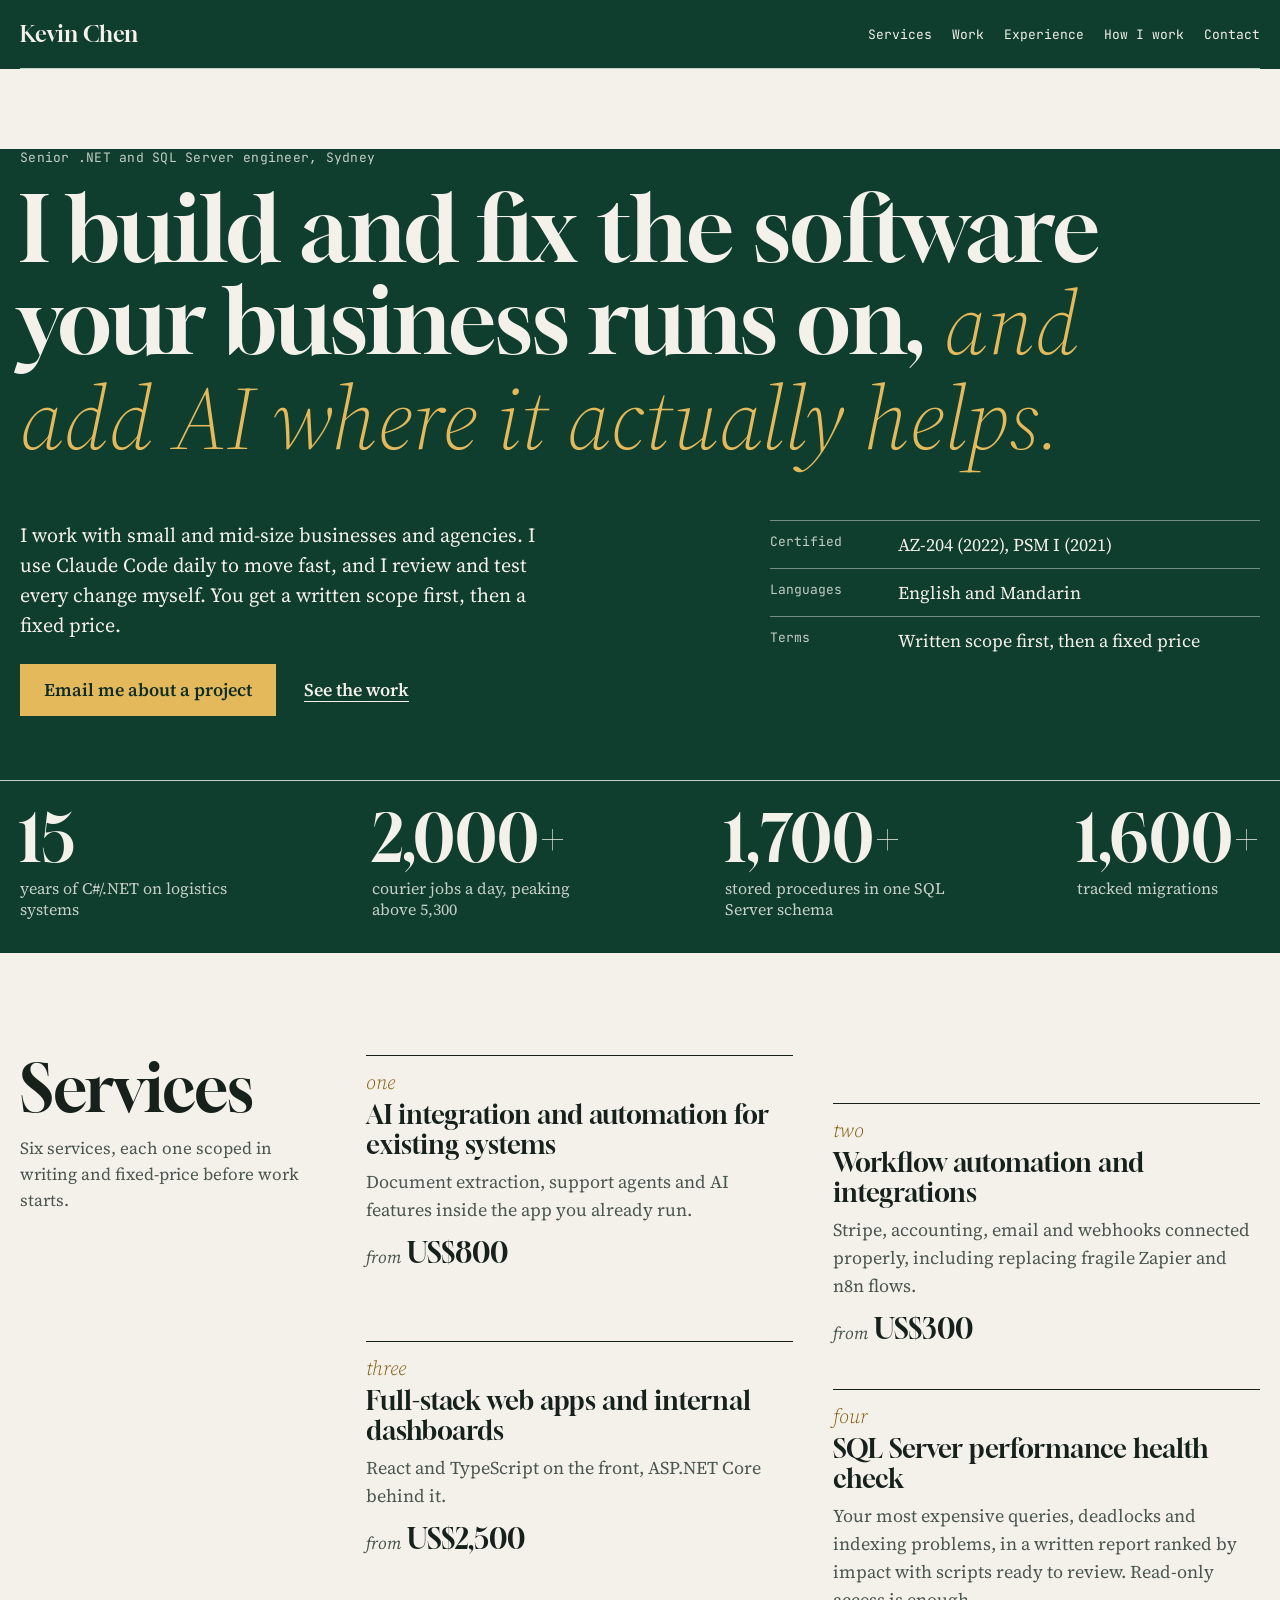
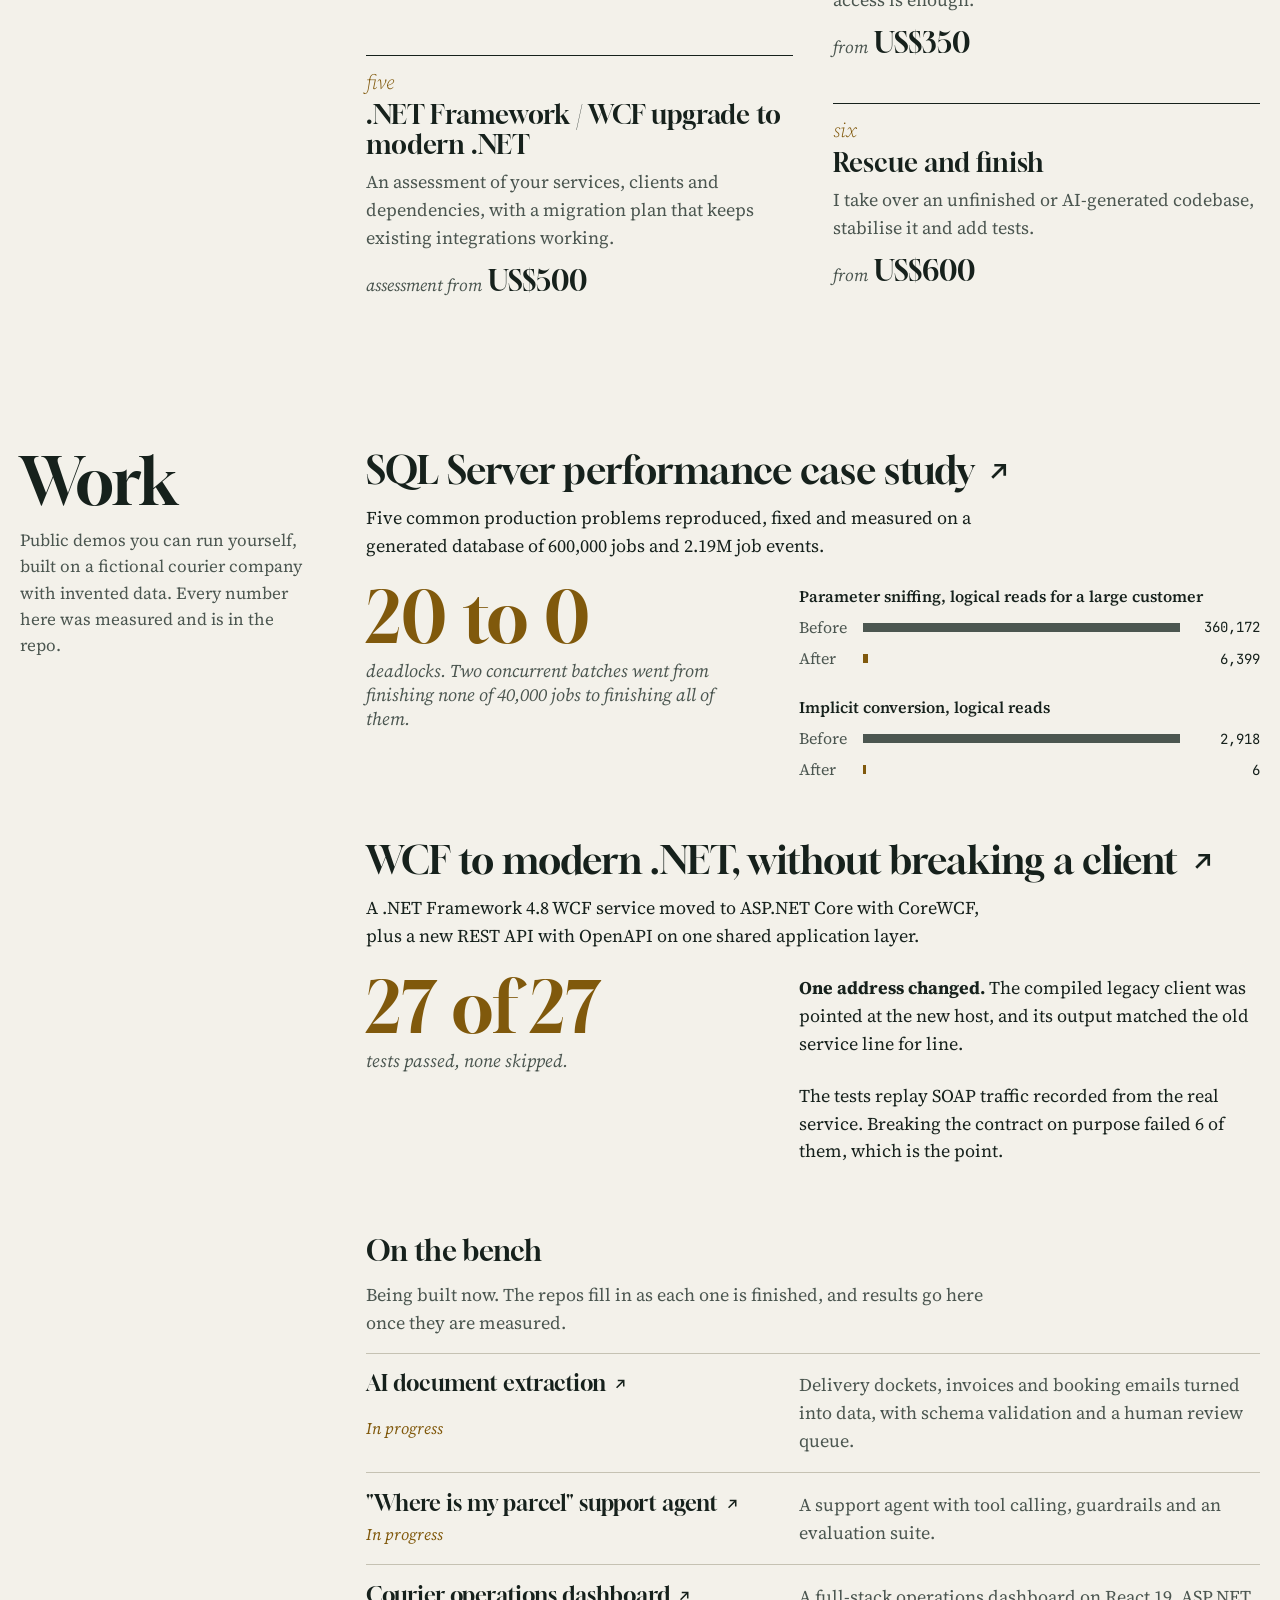
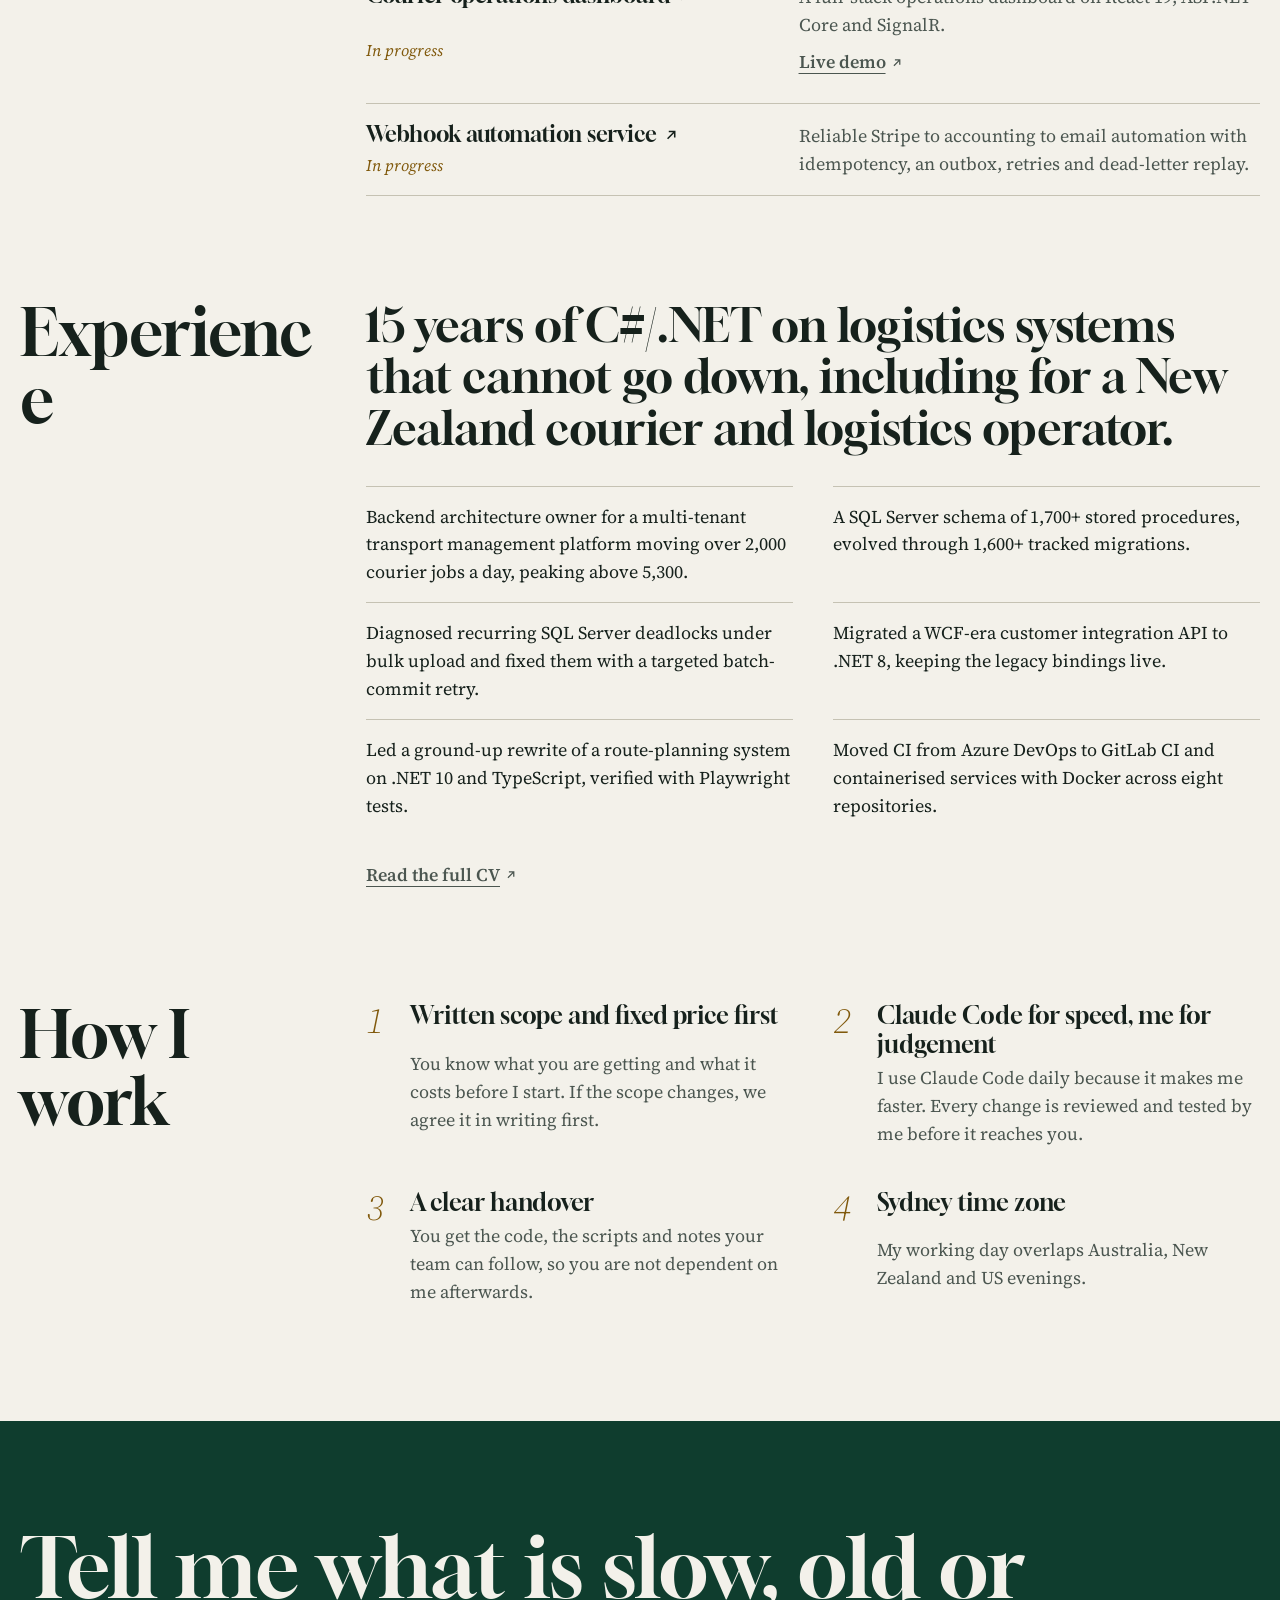
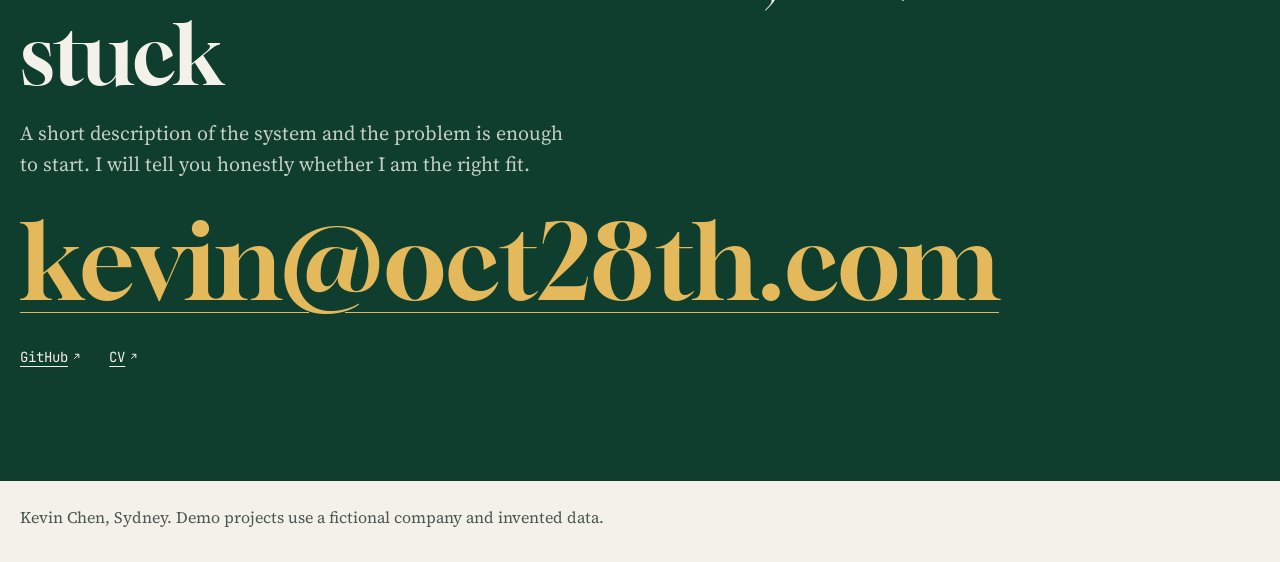
==== design-b/index.html @ cfc98036 "Redesign homepage with two directions for review Direction A (Waybill) is the main page, Direction B" ====
<!doctype html>
<html lang="en">
<head>
  <meta charset="utf-8">
  <meta name="viewport" content="width=device-width, initial-scale=1">
  <title>Kevin Chen - Senior .NET and SQL Server Engineer, Sydney</title>
  <meta name="description" content="Senior .NET and SQL Server engineer in Sydney. I build and fix business software and add AI where it actually helps. Fixed price, written scope first.">
  <meta name="author" content="Kevin Chen">
  <!-- Design option under review: kept out of search so it does not compete with the main page. -->
  <meta name="robots" content="noindex">
  <link rel="canonical" href="https://kevindemo.github.io/">
  <meta property="og:type" content="website">
  <meta property="og:site_name" content="Kevin Chen">
  <meta property="og:url" content="https://kevindemo.github.io/">
  <meta property="og:title" content="Kevin Chen - Senior .NET and SQL Server Engineer">
  <meta property="og:description" content="I build and fix business software and add AI where it actually helps. Sydney based. Fixed price, written scope first.">
  <meta name="twitter:card" content="summary">
  <meta name="color-scheme" content="light dark">
  <meta name="theme-color" content="#0f3d2e">
  <link rel="icon" type="image/svg+xml" href="data:image/svg+xml,%3Csvg xmlns='http://www.w3.org/2000/svg' viewBox='0 0 32 32'%3E%3Crect width='32' height='32' fill='%230f3d2e'/%3E%3Cpath d='M5 7v18M5 16l8-9M5 16l8 9M27 10.500C26 8 24 7 22.500 7 19 7 17 11 17 16s2 9 5.500 9c1.500 0 3.500-1 4.500-3.500' fill='none' stroke='%23e3b95c' stroke-width='3'/%3E%3C/svg%3E">
  <link rel="preconnect" href="https://fonts.googleapis.com">
  <link rel="preconnect" href="https://fonts.gstatic.com" crossorigin>
  <link rel="stylesheet" href="https://fonts.googleapis.com/css2?family=Gloock&family=JetBrains+Mono:wght@400;500&display=swap">
  <link rel="stylesheet" href="https://fonts.googleapis.com/css2?family=Source+Serif+4:ital,opsz,wght@0,8..60,400;0,8..60,600;1,8..60,300;1,8..60,400&display=swap">
  <style>
    /* Direction B: Almanac. A printed annual report: bottle green, brass, one
       loud serif, wide margins and an off-centre grid. */

    :root {
      --page: #f3f1ea;
      --ink: #16211c;
      --muted: #4b5650;
      --line: #c5c2b3;
      --accent: #80590c;
      --green: #0f3d2e;
      --on-green: #f3f1ea;
      --on-green-muted: #c3cfc7;
      --brass: #e3b95c;
      --on-brass: #0f2c22;
      --display: Gloock, "Times New Roman", serif;
      --body: "Source Serif 4", Georgia, serif;
      --mono: "JetBrains Mono", Consolas, Menlo, monospace;
    }

    @media (prefers-color-scheme: dark) {
      :root {
        --page: #0e1a16;
        --ink: #ece9de;
        --muted: #a9b3ac;
        --line: #33433c;
        --accent: #e3b95c;
        --green: #12402f;
      }
    }

    *, *::before, *::after { box-sizing: border-box; }

    html {
      color-scheme: light dark;
      scroll-behavior: smooth;
      -webkit-text-size-adjust: 100%;
    }

    body {
      margin: 0;
      background: var(--page);
      color: var(--ink);
      font: 400 1.125rem/1.55 var(--body);
      overflow-wrap: break-word;
    }

    h1, h2, h3, p, ol, ul, dl, dd, figure { margin: 0; padding: 0; }
    ol, ul { list-style: none; }
    h1, h2, h3 { font-family: var(--display); font-weight: 400; }
    section[id] { scroll-margin-top: 1rem; }

    a { color: inherit; }
    a:focus-visible {
      outline: 2px solid currentColor;
      outline-offset: 3px;
    }

    .wrap { width: min(100% - 2.5rem, 80rem); margin-inline: auto; }

    .sprite { position: absolute; }

    .sr {
      position: absolute;
      width: 1px;
      height: 1px;
      overflow: hidden;
      clip-path: inset(50%);
      white-space: nowrap;
    }

    .ext { width: .65em; height: .65em; margin-left: .3em; }

    .skip {
      position: absolute;
      left: 1rem;
      top: -4rem;
      z-index: 10;
      padding: .75rem 1rem;
      background: var(--brass);
      color: var(--on-brass);
    }
    .skip:focus { top: 1rem; }

    .kicker {
      font: 400 .8125rem/1.4 var(--mono);
      letter-spacing: .02em;
    }

    .textlink {
      display: inline-block;
      padding-block: .6rem;
      font-weight: 600;
      text-decoration: underline;
      text-decoration-thickness: 1px;
      text-underline-offset: .25em;
      transition: text-decoration-thickness .15s;
    }
    .textlink:hover { text-decoration-thickness: 2px; }

    /* Cover */

    .cover { background: var(--green); color: var(--on-green); }

    .masthead {
      display: flex;
      flex-wrap: wrap;
      align-items: center;
      justify-content: space-between;
      gap: .25rem 2rem;
      padding-block: .75rem;
      border-bottom: 1px solid var(--on-green-muted);
    }

    .mark {
      display: inline-flex;
      align-items: center;
      min-height: 44px;
      font: 400 1.375rem/1 var(--display);
      text-decoration: none;
    }

    .masthead nav {
      display: flex;
      flex-wrap: wrap;
      gap: 0 1.25rem;
      font: 400 .8125rem/1 var(--mono);
    }
    .masthead nav a {
      display: inline-flex;
      align-items: center;
      min-height: 44px;
      text-decoration: none;
      text-underline-offset: .35em;
    }
    .masthead nav a:hover { text-decoration: underline; }

    .cover .kicker { margin-top: clamp(2.5rem, 7vw, 5rem); color: var(--on-green-muted); }

    h1 {
      max-width: 15.5em;
      margin-top: 1rem;
      font-size: clamp(2.6rem, 7vw, 6.25rem);
      line-height: 1.03;
      text-wrap: balance;
      animation: arrive .7s cubic-bezier(.2, .7, .2, 1) both;
    }
    h1 em {
      font: italic 300 1em/1.03 var(--body);
      color: var(--brass);
    }

    .cover-grid {
      display: grid;
      gap: 2rem;
      margin-top: clamp(2rem, 5vw, 3.5rem);
      padding-bottom: clamp(2.5rem, 5vw, 4rem);
    }

    .lede { max-width: 34rem; font-size: 1.25rem; line-height: 1.5; }

    .actions {
      display: flex;
      flex-wrap: wrap;
      align-items: center;
      gap: 1rem 1.75rem;
      margin-top: 1.5rem;
    }

    .btn {
      display: inline-flex;
      align-items: center;
      min-height: 3.25rem;
      padding: .75rem 1.5rem;
      background: var(--brass);
      color: var(--on-brass);
      font-weight: 600;
      text-decoration: none;
      transition: background-color .15s;
    }
    .btn:hover { background: var(--on-green); }

    .facts > div {
      display: grid;
      grid-template-columns: 7rem 1fr;
      gap: 1rem;
      padding-block: .6rem;
      border-top: 1px solid color-mix(in srgb, var(--on-green-muted) 55%, transparent);
    }
    .facts dt { font: 400 .8125rem/1.7 var(--mono); color: var(--on-green-muted); }

    .figures { border-top: 1px solid var(--on-green-muted); }
    .figures dl {
      display: grid;
      grid-template-columns: 1fr 1fr;
      gap: 1.5rem;
      padding-block: 1.5rem 2rem;
    }
    .figures dd { font: 400 clamp(2.25rem, 5.5vw, 4rem)/1.05 var(--display); }
    .figures dt { max-width: 14em; margin-top: .35rem; font-size: 1rem; line-height: 1.35; color: var(--on-green-muted); }
    .figures div { display: flex; flex-direction: column-reverse; justify-content: flex-end; }

    /* Chapter frame: heading in a narrow left column, content off-centre */

    .chapter {
      display: grid;
      gap: 1.75rem;
      padding-block: clamp(3.5rem, 8vw, 7rem) 0;
    }

    h2 { font-size: clamp(2.5rem, 5.5vw, 4rem); line-height: 1.05; }

    .chapter-note { margin-top: .75rem; color: var(--muted); font-size: 1.0625rem; max-width: 26rem; }

    /* Services */

    .entries { display: grid; gap: 2.25rem; }

    .entries li { border-top: 1px solid var(--ink); padding-top: .75rem; }
    .entries .num { display: block; font: italic 300 1.25rem/1.4 var(--body); color: var(--accent); }
    .entries h3 { margin-top: .25rem; font-size: 1.625rem; line-height: 1.15; }
    .entries p { margin-top: .5rem; color: var(--muted); }
    .entries .price { margin-top: .75rem; color: var(--ink); font: 400 1.75rem/1.2 var(--display); }
    .entries .price small { font: italic 400 1.0625rem/1 var(--body); color: var(--muted); }

    /* Features */

    .features { display: grid; gap: 3.5rem; min-width: 0; }

    .feature h3, .bench h3 { line-height: 1.15; }
    .feature h3 { font-size: clamp(1.75rem, 3vw, 2.5rem); }
    .feature h3 a, .bench h3 a {
      text-decoration: underline;
      text-decoration-thickness: 1px;
      text-decoration-color: transparent;
      text-underline-offset: .15em;
      transition: text-decoration-color .15s;
    }
    .feature h3 a:hover, .bench h3 a:hover { text-decoration-color: currentColor; }
    .feature > p { margin-top: .75rem; max-width: 40rem; }
    .feature .stat {
      margin-top: 1.5rem;
      font: 400 clamp(3.5rem, 12vw, 8rem)/.95 var(--display);
      color: var(--accent);
    }
    .feature .stat small {
      display: block;
      margin-top: .5rem;
      font: italic 400 1.125rem/1.35 var(--body);
      color: var(--muted);
    }

    .pair { margin-top: 1.5rem; }
    .pair figcaption { font-weight: 600; font-size: 1rem; }
    .pair-row { display: grid; grid-template-columns: 3.5rem 1fr 4.5rem; align-items: center; gap: .5rem; margin-top: .4rem; font-size: 1rem; }
    .pair-key { color: var(--muted); }
    .pair-val { text-align: right; font: 400 .875rem/1 var(--mono); }
    .pair-track { display: block; height: .55rem; }
    .pair-track i { display: block; height: 100%; min-width: 3px; }
    .pair-before { background: var(--muted); }
    .pair-after { background: var(--accent); }

    /* On the bench */

    .bench-head { margin-top: .5rem; padding-bottom: .5rem; font-size: 1.75rem; font-family: var(--display); }
    .bench-intro { color: var(--muted); max-width: 40rem; padding-bottom: 1rem; }

    .bench {
      position: relative;
      display: grid;
      gap: .35rem;
      padding-block: 1.1rem;
      border-top: 1px solid var(--line);
    }
    .bench:last-child { border-bottom: 1px solid var(--line); }
    .bench h3 { font-size: 1.375rem; }
    .bench h3 a::after { content: ""; position: absolute; inset: 0; }
    .bench p { color: var(--muted); }
    .bench .status { font: italic 400 1rem/1.4 var(--body); color: var(--accent); }
    .bench-extra { position: relative; z-index: 1; width: fit-content; }

    /* Experience */

    .statement { font: 400 clamp(1.875rem, 3.6vw, 3rem)/1.12 var(--display); max-width: 22em; }
    .ledger { margin-top: 2rem; display: grid; }
    .ledger li { padding-block: 1rem; border-top: 1px solid var(--line); }
    .credentials { margin-top: 1rem; color: var(--muted); }

    /* How I work */

    .practice { counter-reset: practice; display: grid; gap: 1.75rem; }
    .practice li { counter-increment: practice; display: grid; grid-template-columns: 2.75rem 1fr; }
    .practice li::before {
      content: counter(practice);
      grid-row: span 2;
      font: italic 300 2.25rem/1.1 var(--body);
      color: var(--accent);
    }
    .practice h3 { font-size: 1.5rem; line-height: 1.2; }
    .practice p { margin-top: .35rem; color: var(--muted); }

    /* Contact */

    .contact {
      margin-top: clamp(4rem, 9vw, 8rem);
      padding-block: clamp(3.5rem, 8vw, 6.5rem);
      background: var(--green);
      color: var(--on-green);
    }
    .contact h2 { max-width: 13em; font-size: clamp(2.5rem, 6.5vw, 5.5rem); }
    .contact-note { max-width: 34rem; margin-top: 1.25rem; font-size: 1.25rem; color: var(--on-green-muted); }
    .contact-mail {
      display: inline-block;
      margin-top: 1.5rem;
      color: var(--brass);
      font: 400 clamp(1.9rem, 8.8vw, 6.5rem)/1.1 var(--display);
      text-decoration: underline;
      text-decoration-thickness: 1px;
      text-underline-offset: .12em;
    }
    .contact-links {
      display: flex;
      flex-wrap: wrap;
      gap: 0 1.75rem;
      margin-top: 1rem;
      font: 400 .875rem/1 var(--mono);
    }
    .contact-links a { display: inline-flex; align-items: center; min-height: 44px; text-underline-offset: .3em; }

    .footer { padding-block: 1.5rem 2rem; color: var(--muted); font-size: 1rem; }

    /* Wider layouts */

    @media (min-width: 40rem) {
      .figures dl { grid-template-columns: repeat(4, auto); justify-content: space-between; }
      .entries { grid-template-columns: 1fr 1fr; gap: 2.75rem 2.5rem; padding-bottom: 3rem; }
      .entries li:nth-child(even) { translate: 0 3rem; }
      .practice { grid-template-columns: 1fr 1fr; gap: 2.5rem; }
      .ledger { grid-template-columns: 1fr 1fr; column-gap: 2.5rem; }
    }

    @media (min-width: 60rem) {
      .cover-grid { grid-template-columns: 7fr 5fr; gap: 4rem; align-items: start; }
      .chapter { grid-template-columns: minmax(0, 3fr) minmax(0, 9fr); gap: 3rem; }
      .chapter-head { position: sticky; top: 2rem; align-self: start; }
      .feature-grid { display: grid; grid-template-columns: 5fr 6fr; gap: 3rem; align-items: start; margin-top: 1.5rem; }
      .feature-grid .pair:first-child, .feature .stat { margin-top: 0; }
      .feature .stat { font-size: clamp(3.5rem, 5.5vw, 5.5rem); }
      .bench { grid-template-columns: 5fr 6fr; column-gap: 3rem; }
      .bench .status { grid-column: 1; grid-row: 2; }
      .bench .desc { grid-column: 2; grid-row: 1 / span 2; }
    }

    @keyframes arrive {
      from { opacity: 0; transform: translateY(14px); }
      to { opacity: 1; transform: none; }
    }

    @media (prefers-reduced-motion: reduce) {
      html { scroll-behavior: auto; }
      *, *::before, *::after {
        animation: none !important;
        transition: none !important;
      }
    }

    @media (forced-colors: active) {
      .pair-track i { background: CanvasText; }
      .btn { border: 1px solid CanvasText; }
    }
  </style>
</head>
<body>
  <a class="skip" href="#main">Skip to content</a>

  <svg width="0" height="0" class="sprite" aria-hidden="true" focusable="false">
    <symbol id="ext" viewBox="0 0 12 12"><path d="M3 9l6-6M4 3h5v5" fill="none" stroke="currentColor" stroke-width="1.3"/></symbol>
  </svg>

  <div class="cover" id="top">
    <header class="wrap masthead">
      <a class="mark" href="#top">Kevin Chen</a>
      <nav aria-label="Sections">
        <a href="#services">Services</a>
        <a href="#work">Work</a>
        <a href="#experience">Experience</a>
        <a href="#how">How I work</a>
        <a href="#contact">Contact</a>
      </nav>
    </header>
  </div>

  <main id="main">
  <div class="cover">
    <div class="wrap">
      <p class="kicker">Senior .NET and SQL Server engineer, Sydney</p>
      <h1>I build and fix the software your business runs on, <em>and add AI where it actually helps.</em></h1>

      <div class="cover-grid">
        <div>
          <p class="lede">I work with small and mid-size businesses and agencies. I use Claude Code daily to move fast, and I review and test every change myself. You get a written scope first, then a fixed price.</p>
          <div class="actions">
            <a class="btn" href="mailto:kevin@oct28th.com?subject=Project%20enquiry">Email me about a project</a>
            <a class="textlink" href="#work">See the work</a>
          </div>
        </div>
        <dl class="facts">
          <div><dt>Certified</dt><dd>AZ-204 (2022), PSM I (2021)</dd></div>
          <div><dt>Languages</dt><dd>English and Mandarin</dd></div>
          <div><dt>Terms</dt><dd>Written scope first, then a fixed price</dd></div>
        </dl>
      </div>
    </div>

    <section class="figures" aria-label="Scale of past work">
      <dl class="wrap">
        <div><dt>years of C#/.NET on logistics systems</dt><dd>15</dd></div>
        <div><dt>courier jobs a day, peaking above 5,300</dt><dd>2,000+</dd></div>
        <div><dt>stored procedures in one SQL Server schema</dt><dd>1,700+</dd></div>
        <div><dt>tracked migrations</dt><dd>1,600+</dd></div>
      </dl>
    </section>
  </div>

    <section class="wrap chapter" id="services" aria-labelledby="services-title">
      <header class="chapter-head">
        <h2 id="services-title">Services</h2>
        <p class="chapter-note">Six services, each one scoped in writing and fixed-price before work starts.</p>
      </header>
      <!-- DRAFT PRICES: Kevin to confirm all six figures below before this goes live. -->
      <ol class="entries">
        <li>
          <span class="num" aria-hidden="true">one</span>
          <h3>AI integration and automation for existing systems</h3>
          <p>Document extraction, support agents and AI features inside the app you already run.</p>
          <p class="price"><small>from</small> US$800</p>
        </li>
        <li>
          <span class="num" aria-hidden="true">two</span>
          <h3>Workflow automation and integrations</h3>
          <p>Stripe, accounting, email and webhooks connected properly, including replacing fragile Zapier and n8n flows.</p>
          <p class="price"><small>from</small> US$300</p>
        </li>
        <li>
          <span class="num" aria-hidden="true">three</span>
          <h3>Full-stack web apps and internal dashboards</h3>
          <p>React and TypeScript on the front, ASP.NET Core behind it.</p>
          <p class="price"><small>from</small> US$2,500</p>
        </li>
        <li>
          <span class="num" aria-hidden="true">four</span>
          <h3>SQL Server performance health check</h3>
          <p>Your most expensive queries, deadlocks and indexing problems, in a written report ranked by impact with scripts ready to review. Read-only access is enough.</p>
          <p class="price"><small>from</small> US$350</p>
        </li>
        <li>
          <span class="num" aria-hidden="true">five</span>
          <h3>.NET Framework / WCF upgrade to modern .NET</h3>
          <p>An assessment of your services, clients and dependencies, with a migration plan that keeps existing integrations working.</p>
          <p class="price"><small>assessment from</small> US$500</p>
        </li>
        <li>
          <span class="num" aria-hidden="true">six</span>
          <h3>Rescue and finish</h3>
          <p>I take over an unfinished or AI-generated codebase, stabilise it and add tests.</p>
          <p class="price"><small>from</small> US$600</p>
        </li>
      </ol>
    </section>

    <section class="wrap chapter" id="work" aria-labelledby="work-title">
      <header class="chapter-head">
        <h2 id="work-title">Work</h2>
        <p class="chapter-note">Public demos you can run yourself, built on a fictional courier company with invented data. Every number here was measured and is in the repo.</p>
      </header>

      <div class="features">
        <article class="feature">
          <h3><a href="https://github.com/KevinDemo/sqlserver-performance-demo" target="_blank" rel="noopener">SQL Server performance case study<svg class="ext" aria-hidden="true" focusable="false"><use href="#ext"/></svg><span class="sr"> (opens in a new tab)</span></a></h3>
          <p>Five common production problems reproduced, fixed and measured on a generated database of 600,000 jobs and 2.19M job events.</p>
          <div class="feature-grid">
            <p class="stat">20 to 0 <small>deadlocks. Two concurrent batches went from finishing none of 40,000 jobs to finishing all of them.</small></p>
            <div>
              <figure class="pair">
                <figcaption>Parameter sniffing, logical reads for a large customer</figcaption>
                <div class="pair-row"><span class="pair-key">Before</span><span class="pair-track"><i class="pair-before" style="width:100%"></i></span><span class="pair-val">360,172</span></div>
                <div class="pair-row"><span class="pair-key">After</span><span class="pair-track"><i class="pair-after" style="width:1.78%"></i></span><span class="pair-val">6,399</span></div>
              </figure>
              <figure class="pair">
                <figcaption>Implicit conversion, logical reads</figcaption>
                <div class="pair-row"><span class="pair-key">Before</span><span class="pair-track"><i class="pair-before" style="width:100%"></i></span><span class="pair-val">2,918</span></div>
                <div class="pair-row"><span class="pair-key">After</span><span class="pair-track"><i class="pair-after" style="width:0.21%"></i></span><span class="pair-val">6</span></div>
              </figure>
            </div>
          </div>
        </article>

        <article class="feature">
          <h3><a href="https://github.com/KevinDemo/wcf-to-modern-dotnet-migration" target="_blank" rel="noopener">WCF to modern .NET, without breaking a client<svg class="ext" aria-hidden="true" focusable="false"><use href="#ext"/></svg><span class="sr"> (opens in a new tab)</span></a></h3>
          <p>A .NET Framework 4.8 WCF service moved to ASP.NET Core with CoreWCF, plus a new REST API with OpenAPI on one shared application layer.</p>
          <div class="feature-grid">
            <p class="stat">27 of 27 <small>tests passed, none skipped.</small></p>
            <div>
              <p class="pair"><strong>One address changed.</strong> The compiled legacy client was pointed at the new host, and its output matched the old service line for line.</p>
              <p class="pair">The tests replay SOAP traffic recorded from the real service. Breaking the contract on purpose failed 6 of them, which is the point.</p>
            </div>
          </div>
        </article>

        <div>
          <p class="bench-head">On the bench</p>
          <p class="bench-intro">Being built now. The repos fill in as each one is finished, and results go here once they are measured.</p>

          <article class="bench">
            <h3><a href="https://github.com/KevinDemo/ai-document-extraction" target="_blank" rel="noopener">AI document extraction<svg class="ext" aria-hidden="true" focusable="false"><use href="#ext"/></svg><span class="sr"> (opens in a new tab)</span></a></h3>
            <p class="status">In progress</p>
            <div class="desc">
              <p>Delivery dockets, invoices and booking emails turned into data, with schema validation and a human review queue.</p>
              <!-- RESULT PLACEHOLDER (ai-document-extraction): put the real measured result line from the repo README here once the demo is finished. Do not invent a figure. Then remove "In progress". -->
            </div>
          </article>

          <article class="bench">
            <h3><a href="https://github.com/KevinDemo/ai-support-agent" target="_blank" rel="noopener">"Where is my parcel" support agent<svg class="ext" aria-hidden="true" focusable="false"><use href="#ext"/></svg><span class="sr"> (opens in a new tab)</span></a></h3>
            <p class="status">In progress</p>
            <div class="desc">
              <p>A support agent with tool calling, guardrails and an evaluation suite.</p>
              <!-- RESULT PLACEHOLDER (ai-support-agent): put the real measured result line from the repo README here once the demo is finished. Do not invent a figure. Then remove "In progress". -->
            </div>
          </article>

          <article class="bench">
            <h3><a href="https://github.com/KevinDemo/courier-ops-dashboard" target="_blank" rel="noopener">Courier operations dashboard<svg class="ext" aria-hidden="true" focusable="false"><use href="#ext"/></svg><span class="sr"> (opens in a new tab)</span></a></h3>
            <p class="status">In progress</p>
            <div class="desc">
              <p>A full-stack operations dashboard on React 19, ASP.NET Core and SignalR.</p>
              <!-- RESULT PLACEHOLDER (courier-ops-dashboard): put the real measured result line from the repo README here once the demo is finished. Do not invent a figure. Then remove "In progress". -->
              <p class="bench-extra"><a class="textlink" href="https://kevindemo.github.io/courier-ops-dashboard/" target="_blank" rel="noopener">Live demo<svg class="ext" aria-hidden="true" focusable="false"><use href="#ext"/></svg><span class="sr"> (opens in a new tab)</span></a></p>
            </div>
          </article>

          <article class="bench">
            <h3><a href="https://github.com/KevinDemo/webhook-automation-service" target="_blank" rel="noopener">Webhook automation service<svg class="ext" aria-hidden="true" focusable="false"><use href="#ext"/></svg><span class="sr"> (opens in a new tab)</span></a></h3>
            <p class="status">In progress</p>
            <div class="desc">
              <p>Reliable Stripe to accounting to email automation with idempotency, an outbox, retries and dead-letter replay.</p>
              <!-- RESULT PLACEHOLDER (webhook-automation-service): put the real measured result line from the repo README here once the demo is finished. Do not invent a figure. Then remove "In progress". -->
            </div>
          </article>
        </div>
      </div>
    </section>

    <section class="wrap chapter" id="experience" aria-labelledby="experience-title">
      <header class="chapter-head">
        <h2 id="experience-title">Experience</h2>
      </header>
      <div>
        <p class="statement">15 years of C#/.NET on logistics systems that cannot go down, including for a New Zealand courier and logistics operator.</p>
        <ul class="ledger">
          <li>Backend architecture owner for a multi-tenant transport management platform moving over 2,000 courier jobs a day, peaking above 5,300.</li>
          <li>A SQL Server schema of 1,700+ stored procedures, evolved through 1,600+ tracked migrations.</li>
          <li>Diagnosed recurring SQL Server deadlocks under bulk upload and fixed them with a targeted batch-commit retry.</li>
          <li>Migrated a WCF-era customer integration API to .NET 8, keeping the legacy bindings live.</li>
          <li>Led a ground-up rewrite of a route-planning system on .NET 10 and TypeScript, verified with Playwright tests.</li>
          <li>Moved CI from Azure DevOps to GitLab CI and containerised services with Docker across eight repositories.</li>
        </ul>
        <p class="credentials"><a class="textlink" href="https://kevindemo.github.io/cv/" target="_blank" rel="noopener">Read the full CV<svg class="ext" aria-hidden="true" focusable="false"><use href="#ext"/></svg><span class="sr"> (opens in a new tab)</span></a></p>
      </div>
    </section>

    <section class="wrap chapter" id="how" aria-labelledby="how-title">
      <header class="chapter-head">
        <h2 id="how-title">How I work</h2>
      </header>
      <ol class="practice">
        <li>
          <h3>Written scope and fixed price first</h3>
          <p>You know what you are getting and what it costs before I start. If the scope changes, we agree it in writing first.</p>
        </li>
        <li>
          <h3>Claude Code for speed, me for judgement</h3>
          <p>I use Claude Code daily because it makes me faster. Every change is reviewed and tested by me before it reaches you.</p>
        </li>
        <li>
          <h3>A clear handover</h3>
          <p>You get the code, the scripts and notes your team can follow, so you are not dependent on me afterwards.</p>
        </li>
        <li>
          <h3>Sydney time zone</h3>
          <p>My working day overlaps Australia, New Zealand and US evenings.</p>
        </li>
      </ol>
    </section>

    <section class="contact" id="contact" aria-labelledby="contact-title">
      <div class="wrap">
        <h2 id="contact-title">Tell me what is slow, old or stuck</h2>
        <p class="contact-note">A short description of the system and the problem is enough to start. I will tell you honestly whether I am the right fit.</p>
        <p><a class="contact-mail" href="mailto:kevin@oct28th.com?subject=Project%20enquiry">kevin@oct28th.com</a></p>
        <p class="contact-links">
          <a href="https://github.com/KevinDemo" target="_blank" rel="noopener">GitHub<svg class="ext" aria-hidden="true" focusable="false"><use href="#ext"/></svg><span class="sr"> (opens in a new tab)</span></a>
          <a href="https://kevindemo.github.io/cv/" target="_blank" rel="noopener">CV<svg class="ext" aria-hidden="true" focusable="false"><use href="#ext"/></svg><span class="sr"> (opens in a new tab)</span></a>
          <!-- Upwork profile link goes here once the profile exists, for example: <a href="UPWORK_PROFILE_URL" target="_blank" rel="noopener">Upwork</a> -->
        </p>
      </div>
    </section>
  </main>

  <footer class="wrap footer">
    <p>Kevin Chen, Sydney. Demo projects use a fictional company and invented data.</p>
  </footer>
</body>
</html>
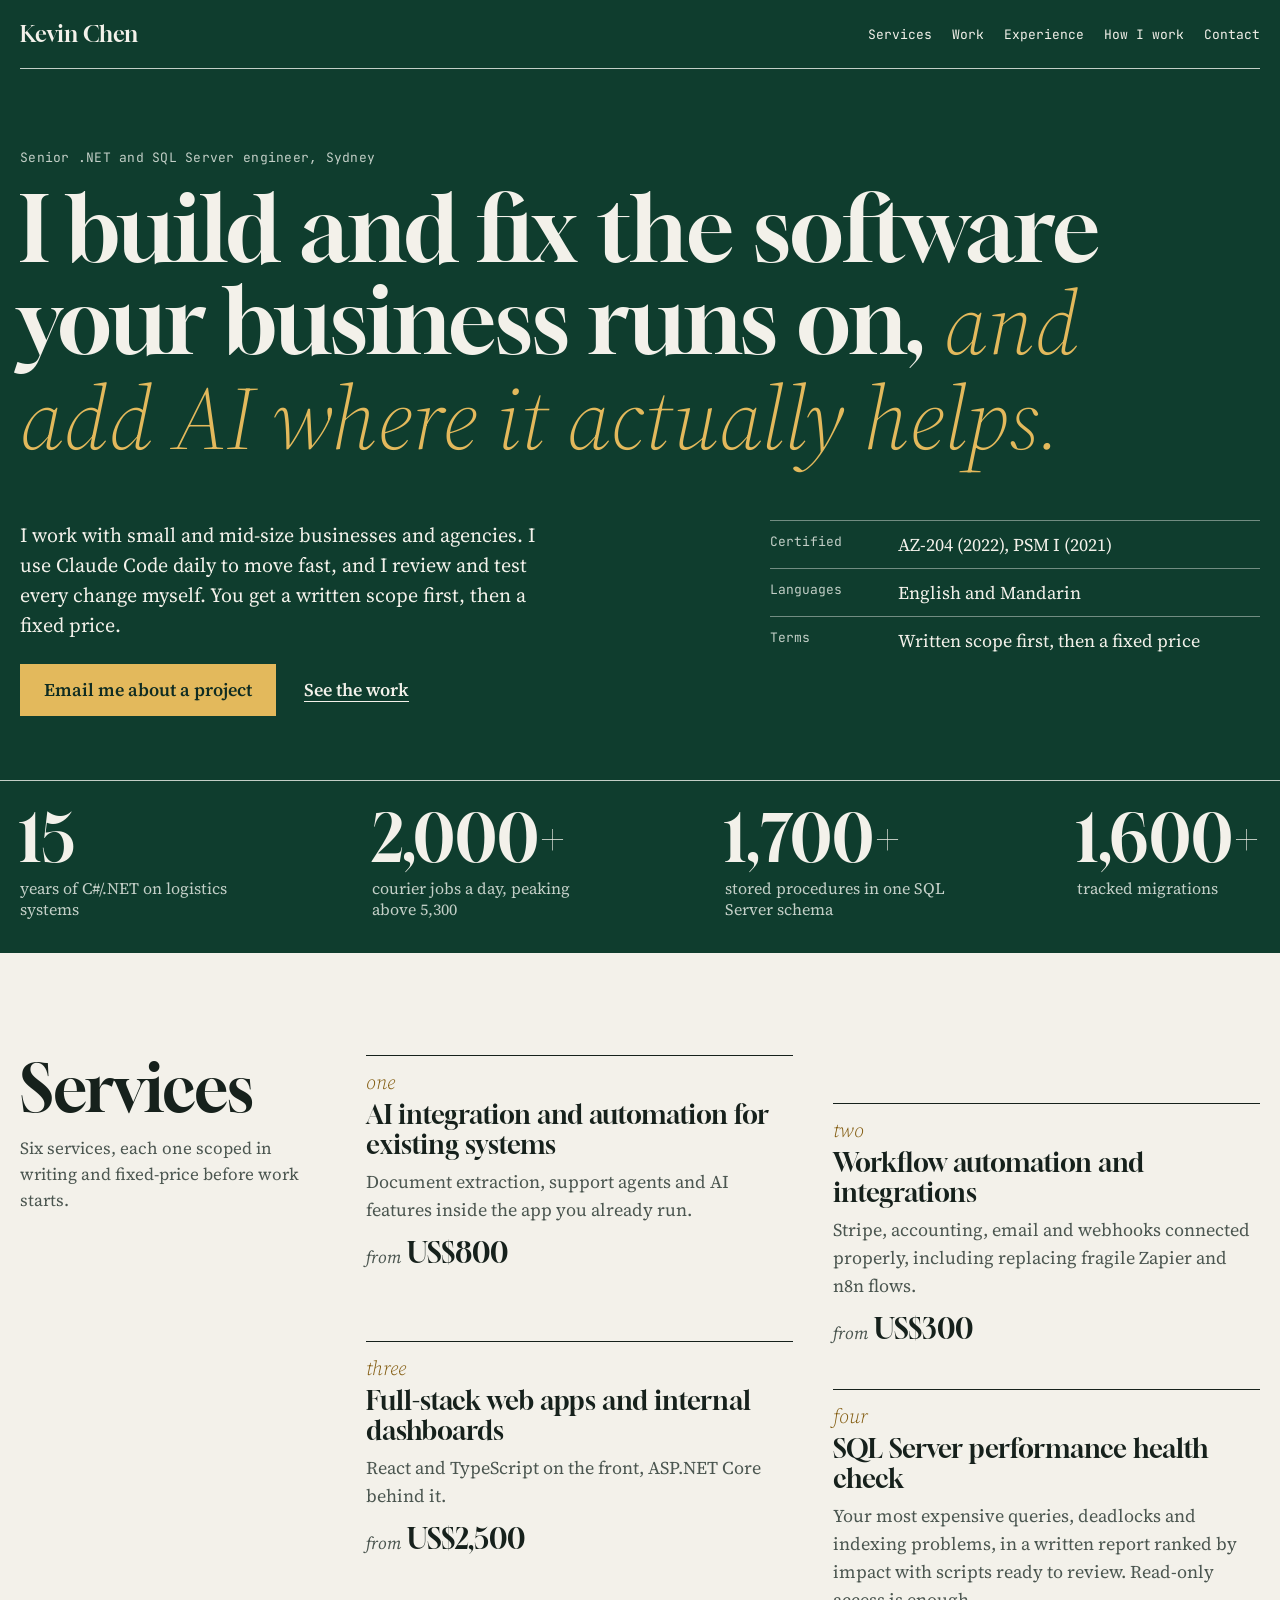
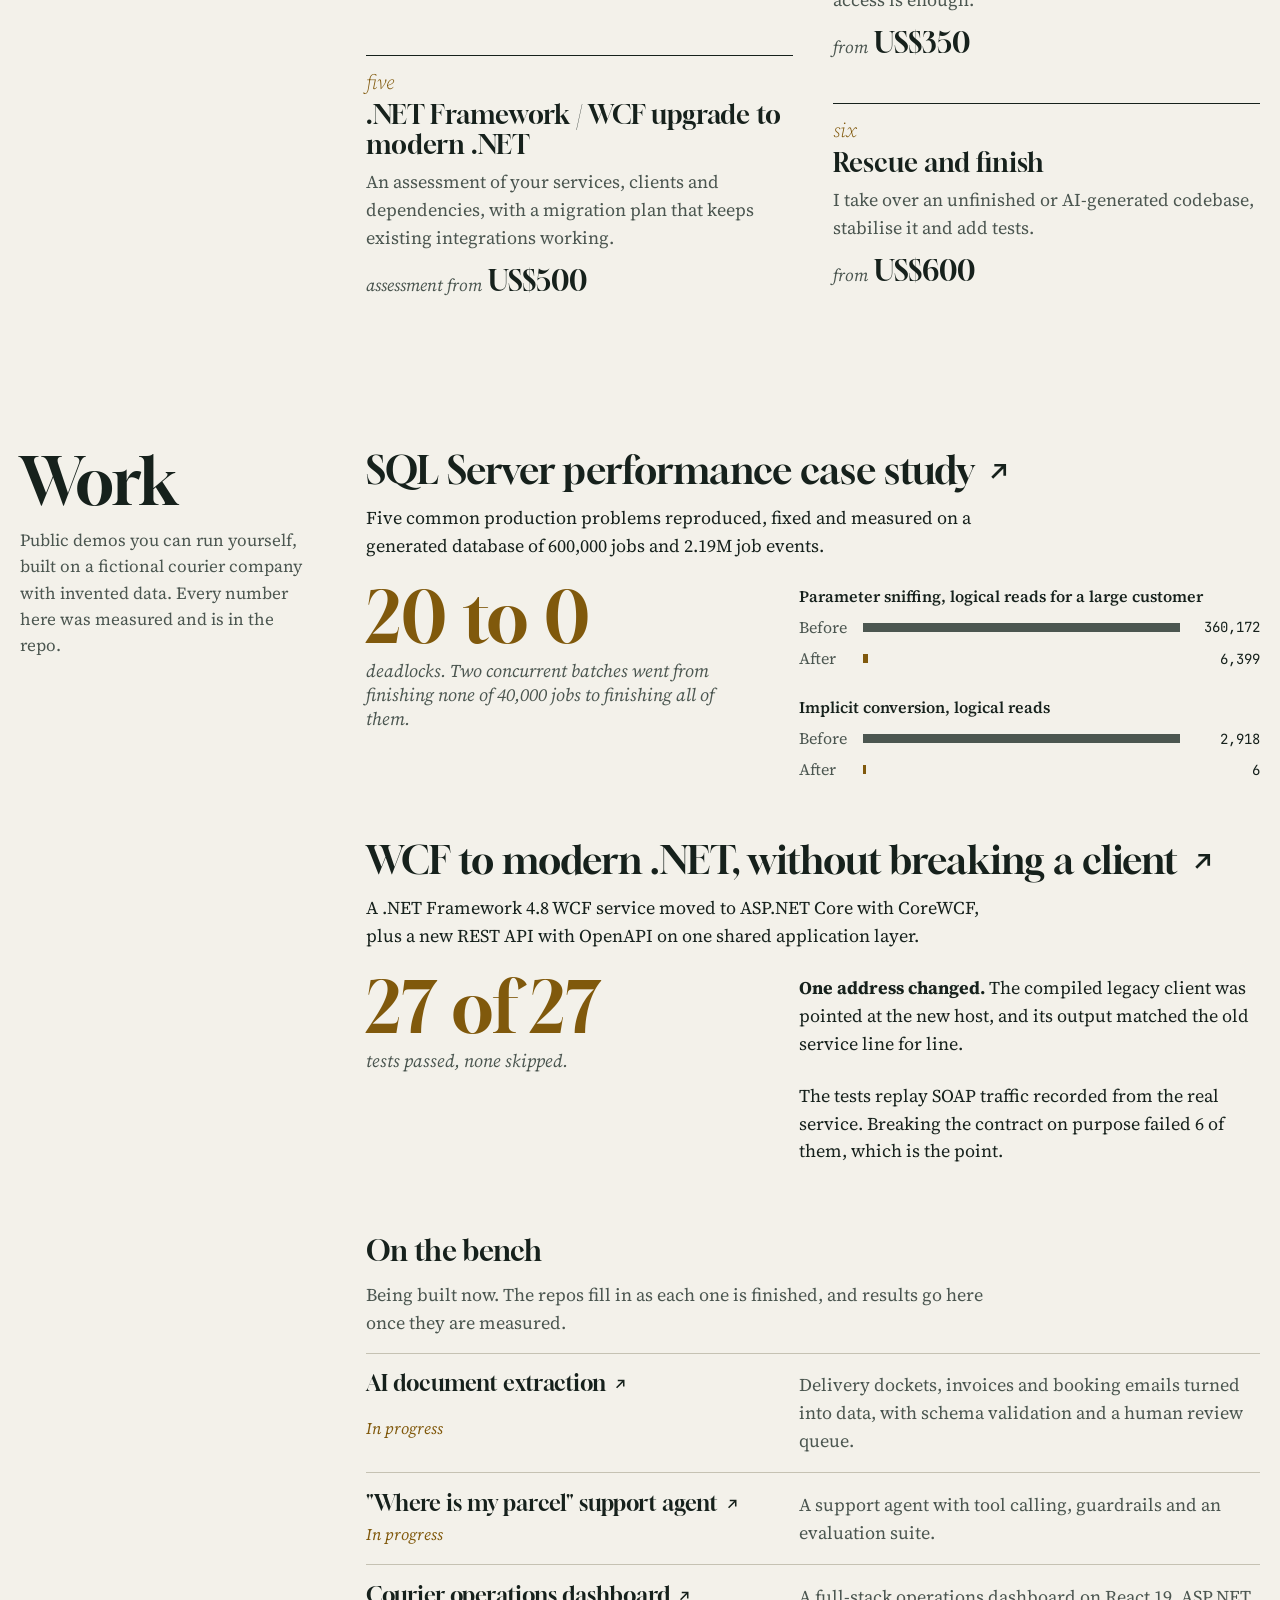
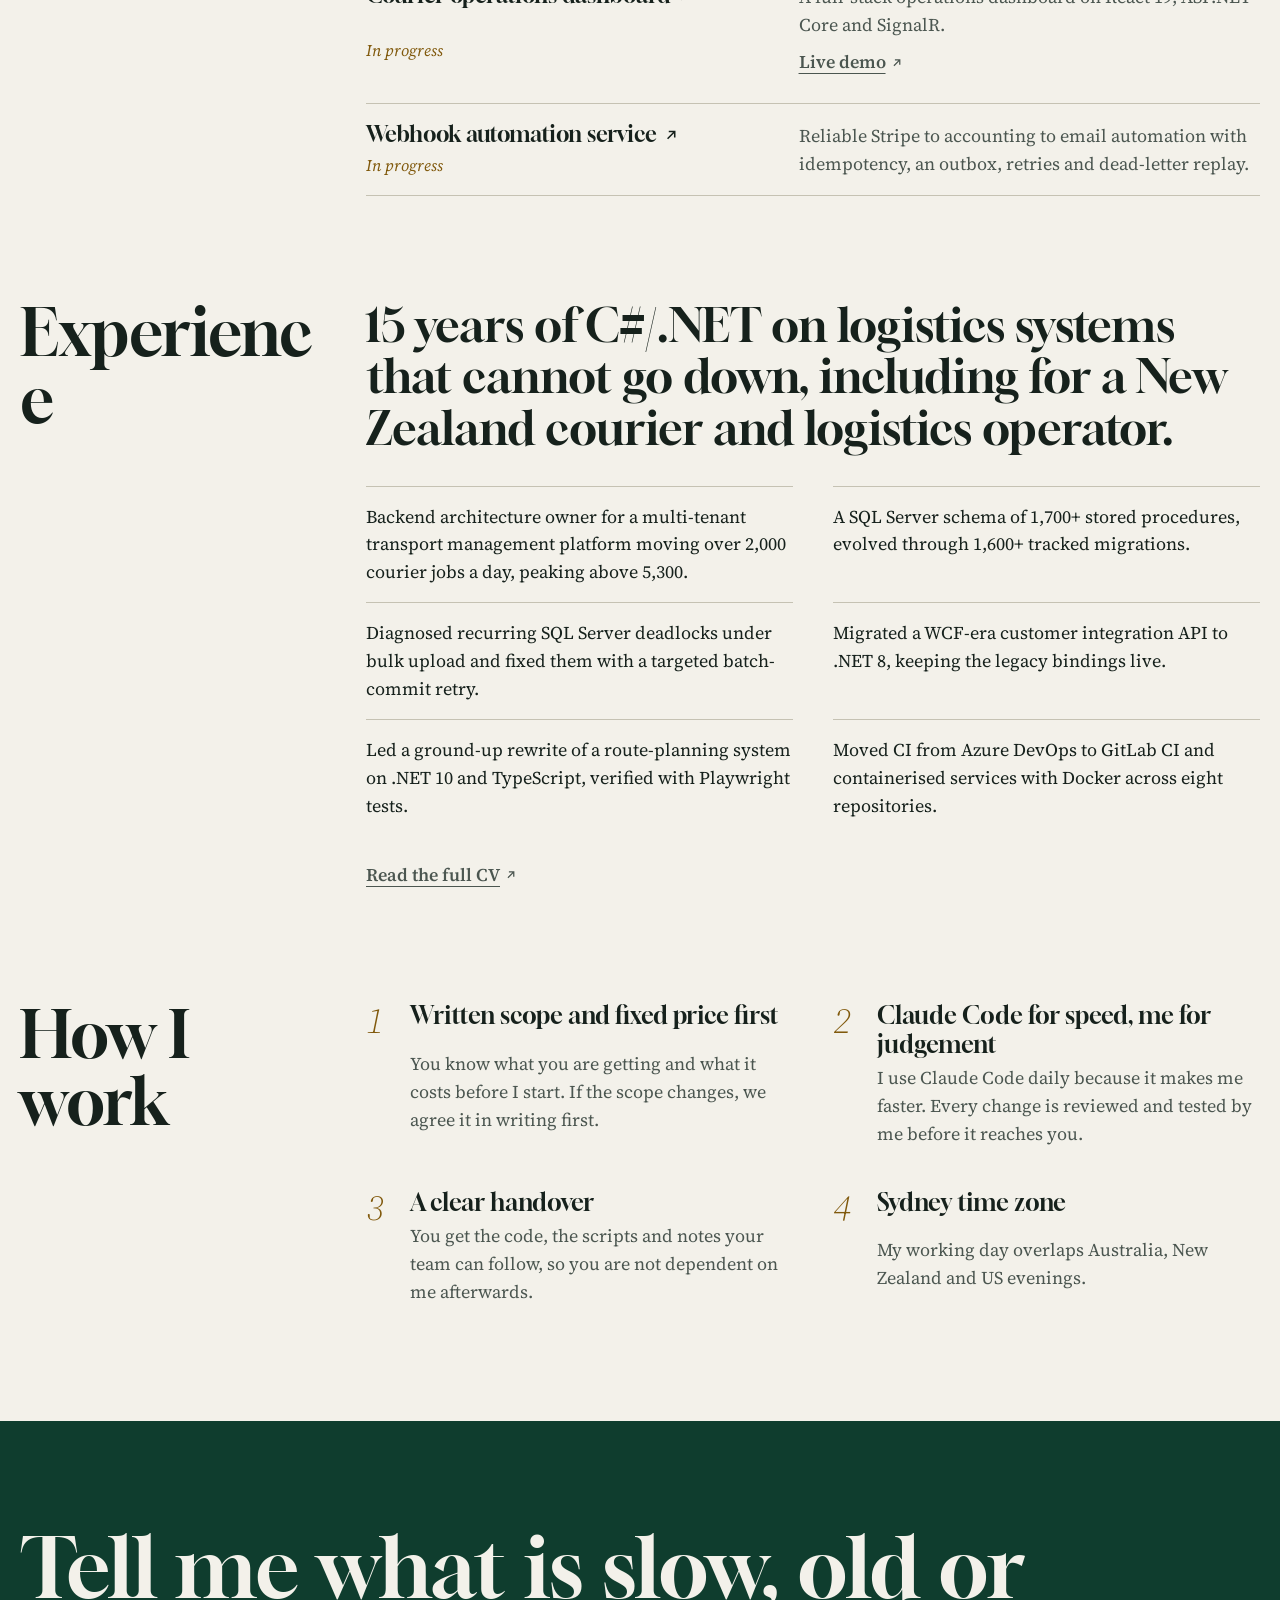
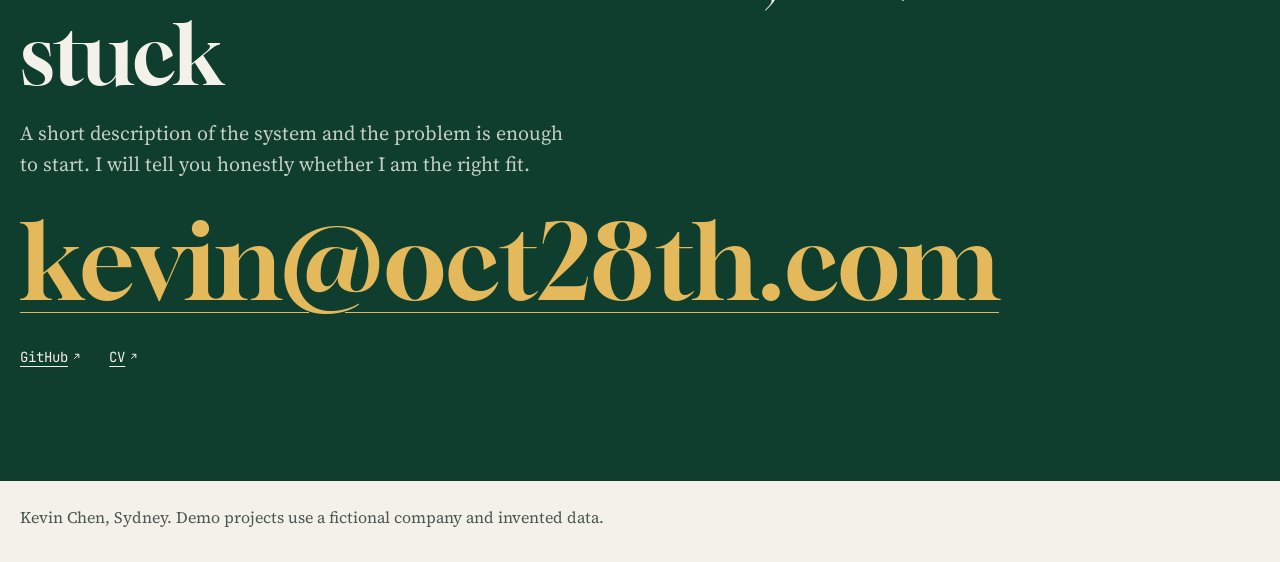
==== commit 6e1a03c9: "Design B: stop kicker margin collapsing through the cover" ====
--- a/design-b/index.html
+++ b/design-b/index.html
@@ -124,7 +124,7 @@
 
     /* Cover */
 
-    .cover { background: var(--green); color: var(--on-green); }
+    .cover { background: var(--green); color: var(--on-green); display: flow-root; }
 
     .masthead {
       display: flex;
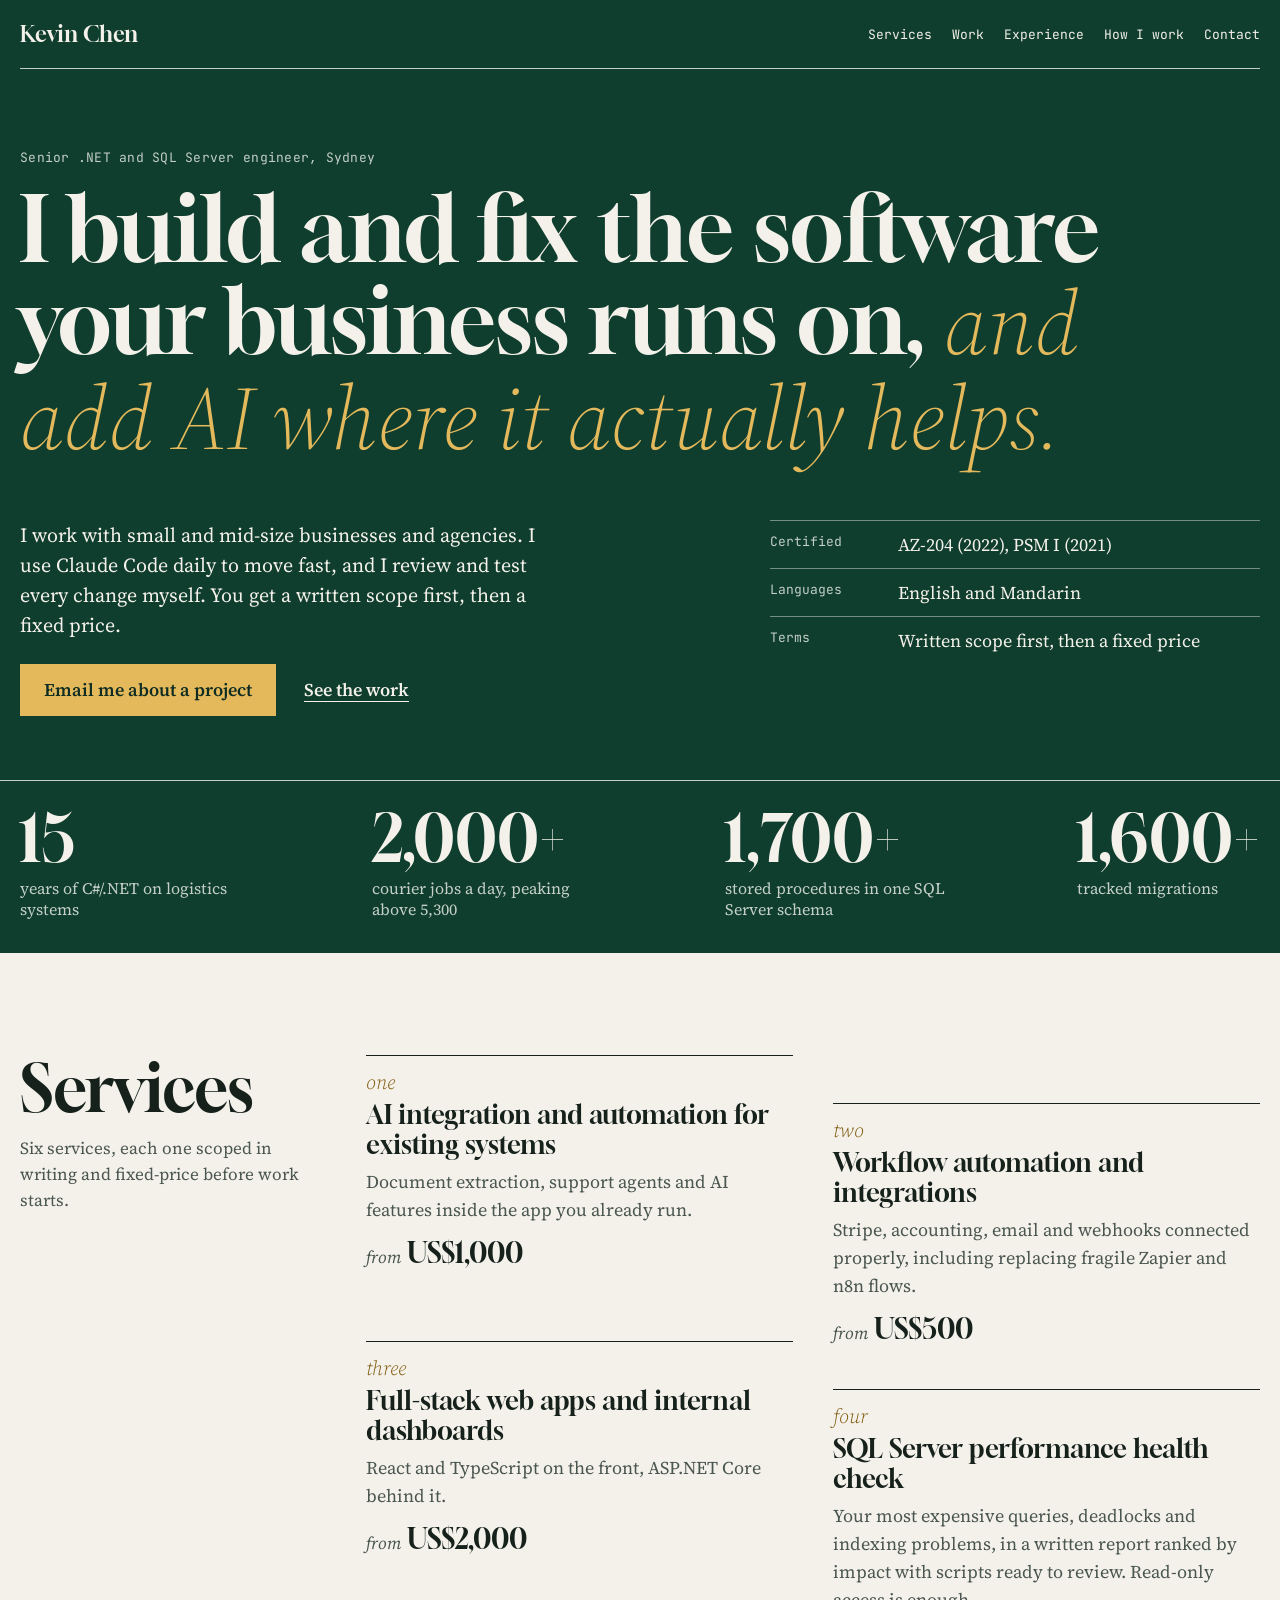
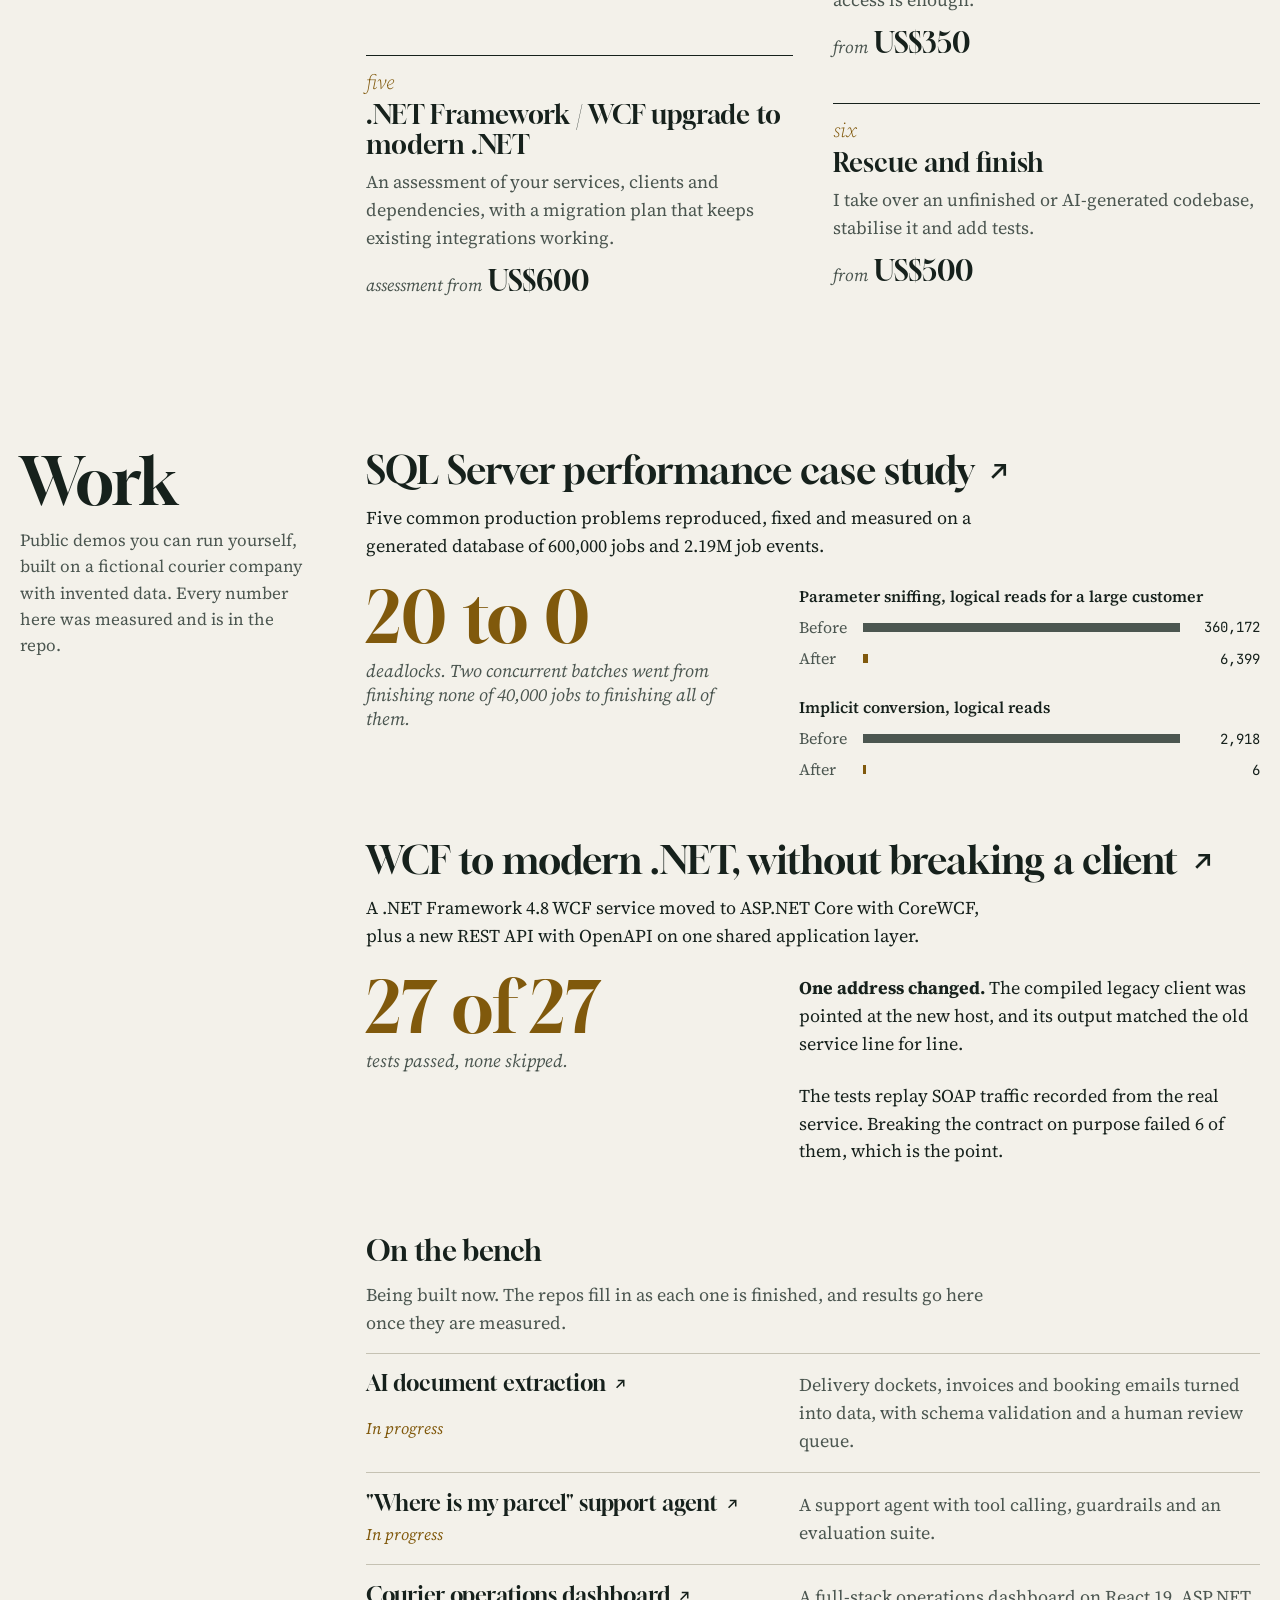
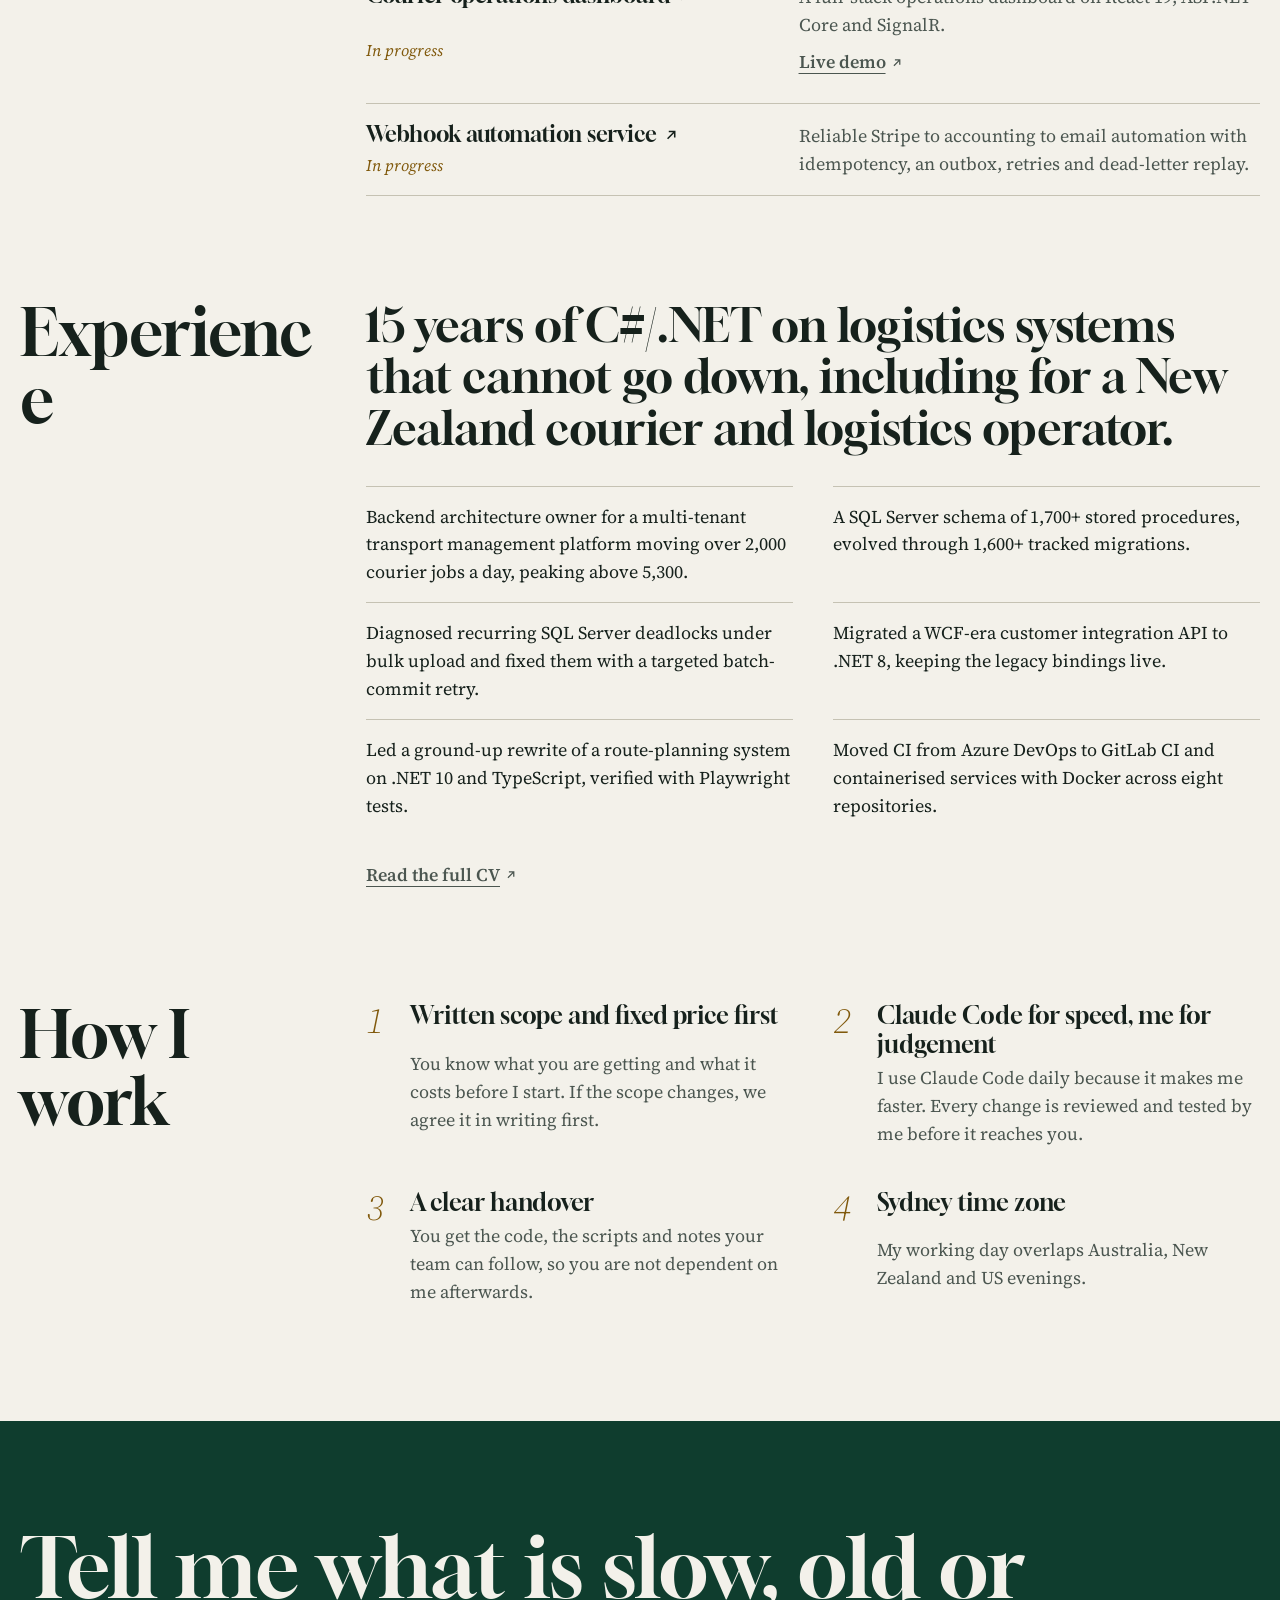
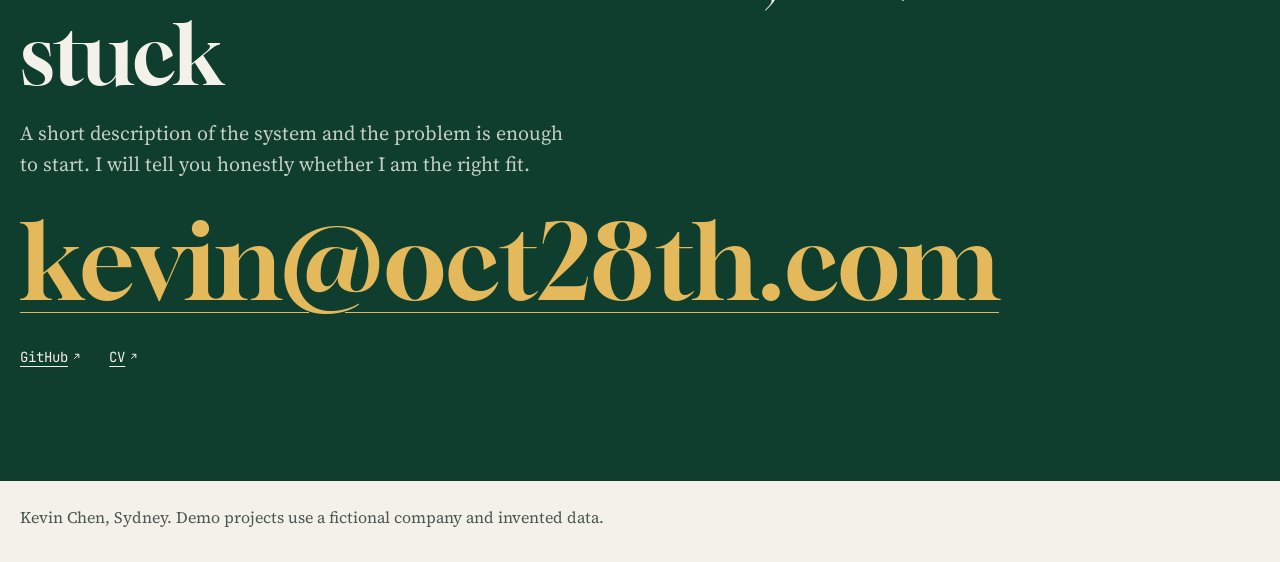
==== commit 1c36f3f8: "Set service prices to lower-middle of market range" ====
--- a/design-b/index.html
+++ b/design-b/index.html
@@ -457,19 +457,19 @@
           <span class="num" aria-hidden="true">one</span>
           <h3>AI integration and automation for existing systems</h3>
           <p>Document extraction, support agents and AI features inside the app you already run.</p>
-          <p class="price"><small>from</small> US$800</p>
+          <p class="price"><small>from</small> US$1,000</p>
         </li>
         <li>
           <span class="num" aria-hidden="true">two</span>
           <h3>Workflow automation and integrations</h3>
           <p>Stripe, accounting, email and webhooks connected properly, including replacing fragile Zapier and n8n flows.</p>
-          <p class="price"><small>from</small> US$300</p>
+          <p class="price"><small>from</small> US$500</p>
         </li>
         <li>
           <span class="num" aria-hidden="true">three</span>
           <h3>Full-stack web apps and internal dashboards</h3>
           <p>React and TypeScript on the front, ASP.NET Core behind it.</p>
-          <p class="price"><small>from</small> US$2,500</p>
+          <p class="price"><small>from</small> US$2,000</p>
         </li>
         <li>
           <span class="num" aria-hidden="true">four</span>
@@ -481,13 +481,13 @@
           <span class="num" aria-hidden="true">five</span>
           <h3>.NET Framework / WCF upgrade to modern .NET</h3>
           <p>An assessment of your services, clients and dependencies, with a migration plan that keeps existing integrations working.</p>
-          <p class="price"><small>assessment from</small> US$500</p>
+          <p class="price"><small>assessment from</small> US$600</p>
         </li>
         <li>
           <span class="num" aria-hidden="true">six</span>
           <h3>Rescue and finish</h3>
           <p>I take over an unfinished or AI-generated codebase, stabilise it and add tests.</p>
-          <p class="price"><small>from</small> US$600</p>
+          <p class="price"><small>from</small> US$500</p>
         </li>
       </ol>
     </section>
